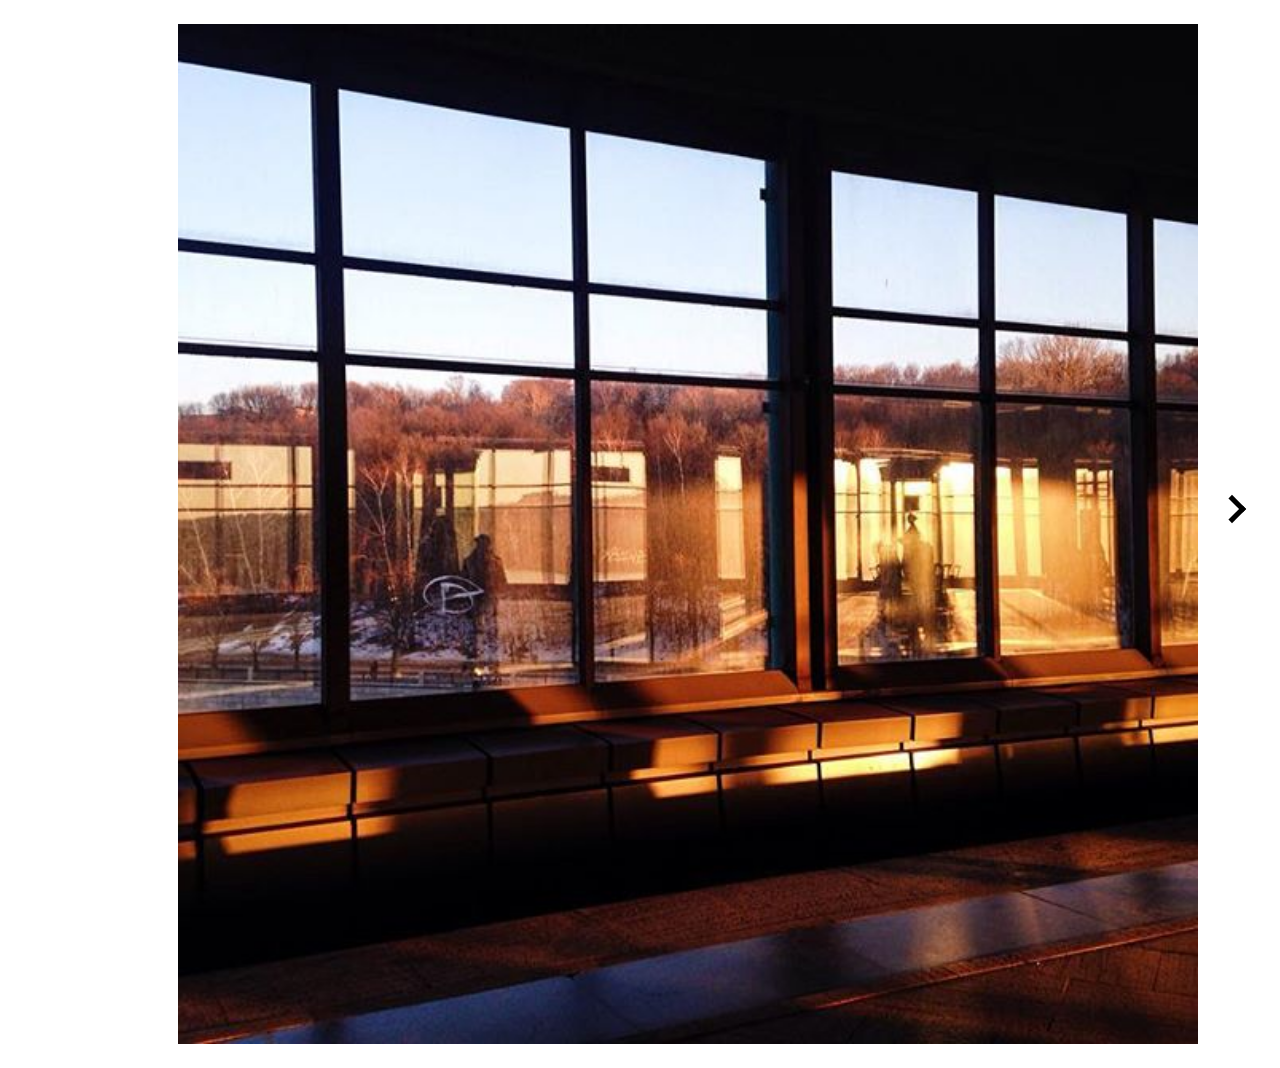
==== index.html @ ead181e6 "создала галлерею, добавила кнопки со стрелочками, создала примерную стректуру" ====
<!DOCTYPE html>
<html>
  <head>
    <meta charset="utf-8">
    <meta name="viewport" content="wight=device-wight">
    <title>Instagrid</title>

    <meta name="description" content="1">
    <meta name="keywords" content="hack, exchange, html, css, javascript, hse, design">

    <meta property="og:type" content="website">
    <meta property="og:url" content="http://Instagrid.hack.exchange">
    <meta property="og:title" content="Instagrid">
    <meta property="og:description" content="1">
    <meta property="og:image" content="http://Instagrid.hack.exchange/images/share.png">

    <link rel="icon" type="image/x-icon" href="favicon.ico" />
    <link rel="icon" type="image/png" href="favicon.png" />

    <link rel="stylesheet" href="stylesheets/style.css">
    <script src="javascripts/jquery-3.1.1.js"></script>
    <script src="javascripts/gallery.js" charset="utf-8"></script>
  </head>
  <body>

    <section class="gallery">
      <nav class="galleryNav">
        <div class="disabled"id="prev"></div>
        <div id="next"></div>
      </nav>

      <section class="galleryRail">
        <figure><img src="images/1.jpg" /></figure>
        <figure><img src="images/2.jpg" /></figure>
        <figure><img src="images/3.jpg" /></figure>
        <figure><img src="images/4.jpg" /></figure>
        <figure><img src="images/5.jpg" /></figure>
        <figure><img src="images/6.jpg" /></figure>
        <figure><img src="images/7.jpg" /></figure>
        <figure><img src="images/8.jpg" /></figure>
        <figure><img src="images/9.jpg" /></figure>
        <figure><img src="images/10.jpg" /></figure>
      </section>

    </section>

  </body>
</html>
---- stylesheets/style.css ----
/*@import "menubar.css";*/

@import "gallery.css";
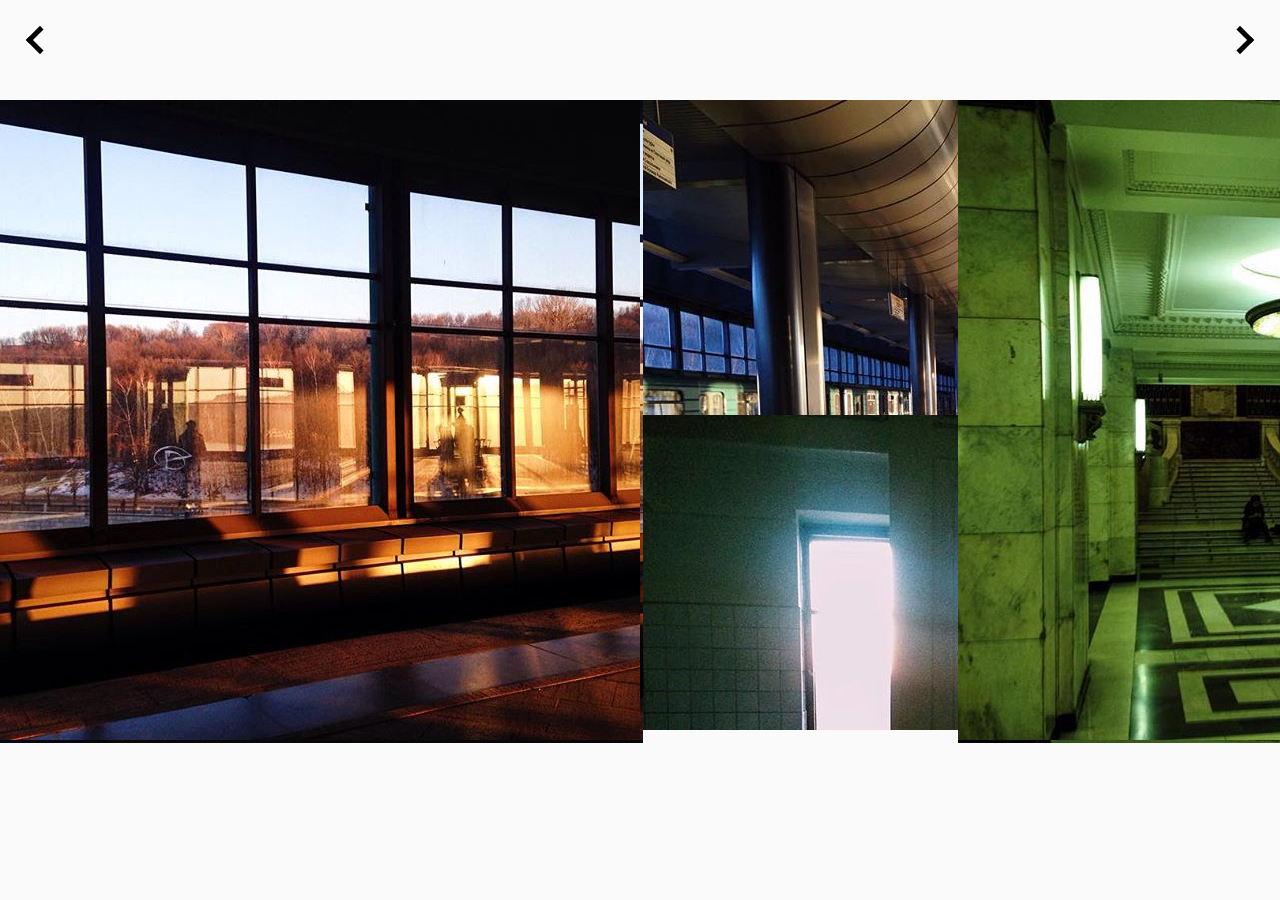
==== commit ed1d24da: "сделала сетку" ====
--- a/index.html
+++ b/index.html
@@ -21,28 +21,42 @@
     <script src="javascripts/jquery-3.1.1.js"></script>
     <script src="javascripts/gallery.js" charset="utf-8"></script>
   </head>
+
   <body>
 
     <section class="gallery">
+
       <nav class="galleryNav">
-        <div class="disabled"id="prev"></div>
+        <div class="disabled" id="prev"></div>
         <div id="next"></div>
       </nav>
 
       <section class="galleryRail">
-        <figure><img src="images/1.jpg" /></figure>
-        <figure><img src="images/2.jpg" /></figure>
-        <figure><img src="images/3.jpg" /></figure>
-        <figure><img src="images/4.jpg" /></figure>
-        <figure><img src="images/5.jpg" /></figure>
-        <figure><img src="images/6.jpg" /></figure>
-        <figure><img src="images/7.jpg" /></figure>
-        <figure><img src="images/8.jpg" /></figure>
-        <figure><img src="images/9.jpg" /></figure>
-        <figure><img src="images/10.jpg" /></figure>
+
+        <div class="big">
+          <figure class="a"></figure>
+        </div>
+        <div class="small">
+          <figure class="b"></figure>
+          <figure class="c"></figure>
+        </div>
+        <div class="big">
+          <figure class="d"></figure>
+        </div>
+        <div class="small">
+          <figure class="e"></figure>
+          <figure class="f"></figure>
+        </div>
+        <div class="big">
+          <figure class="g"></figure>
+        </div>
+        <div class="small">
+          <figure class="h"></figure>
+          <figure class="i"></figure>
+        </div>
+
+
       </section>
-
     </section>
-
   </body>
 </html>
--- a/stylesheets/style.css
+++ b/stylesheets/style.css
@@ -1,3 +1,5 @@
 /*@import "menubar.css";*/
 
+@import "reset.css";
+
 @import "gallery.css";
